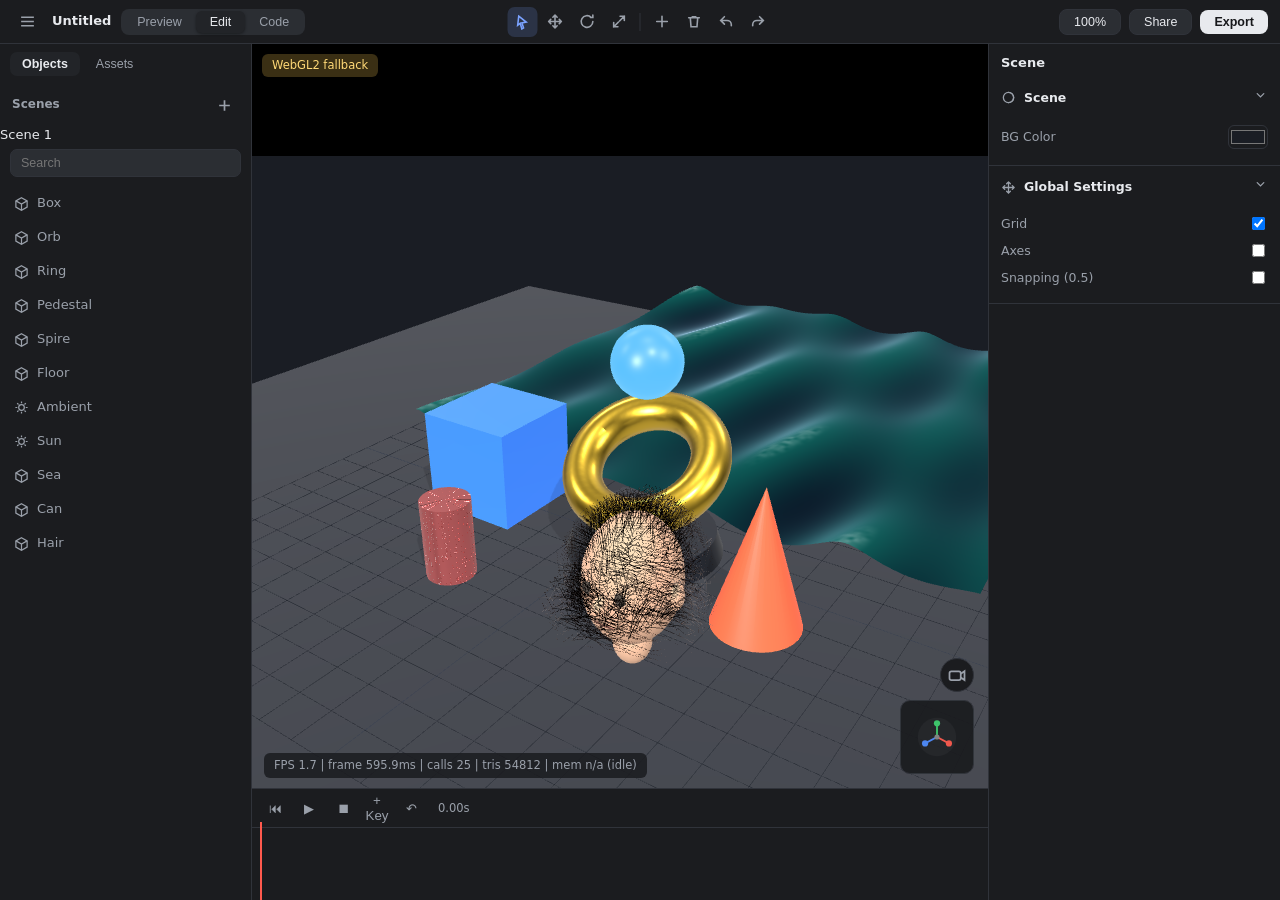
==== editor/index.html @ 80cc7376 "preview deploy 20261122-141336" ====
<!doctype html>
<html dir="ltr" lang="en">
<head>
<meta charset="utf-8">
<meta name="viewport" content="width=device-width, initial-scale=1">
<title>Spline-like 3D Editor</title>
<link rel="stylesheet" href="./styles.css">
</head>
<body>
<header id="topbar">
  <button class="iconbtn" title="Menu"><svg viewBox="0 0 16 16" fill="none" stroke="currentColor" stroke-width="1.6"><path d="M2 4h12M2 8h12M2 12h12"/></svg></button>
  <span class="docname">Untitled</span>
  <div class="seg" id="mode-seg">
    <button data-mode="preview">Preview</button><button data-mode="edit" class="on">Edit</button><button data-mode="code">Code</button>
  </div>
  <nav id="toolbar-center"></nav>
  <div class="right">
    <button class="btn" id="zoom-btn">100%</button>
    <button class="btn">Share</button>
    <button class="btn primary" id="export-btn">Export</button>
  </div>
</header>
<div id="work">
  <aside id="left" class="panel">
    <div class="tabs"><button class="on">Objects</button><button disabled title="بعدًا">Assets</button></div>
    <div class="sec-head"><span>Scenes</span><button class="iconbtn" id="add-scene-btn" title="Add scene"><svg viewBox="0 0 16 16" fill="none" stroke="currentColor" stroke-width="1.6"><path d="M8 3v10M3 8h10"/></svg></button></div>
    <div id="sceneList"></div>
    <div class="search"><input id="outliner-search" placeholder="Search"></div>
    <div id="outliner"></div>
  </aside>
  <main id="stage">
    <canvas id="view"></canvas>
    <span id="gpu-badge" hidden>WebGL fallback</span>
    <div class="roundbtns">
      <button title="Camera view (قريبًا)" disabled><svg viewBox="0 0 16 16" fill="none" stroke="currentColor" stroke-width="1.4"><rect x="2" y="5" width="9" height="7" rx="1.5"/><path d="M11 7l3-2v7l-3-2"/></svg></button>
    </div>
    <div id="gizmo" title="Orientation"></div>
    <div id="hud"></div>
    <div id="timeline"></div>
    <div id="codepanel" hidden>
      <div class="cp-bar"><span>Code</span><button class="btn" id="code-run">Run</button><button class="iconbtn" id="code-close">×</button></div>
      <textarea id="code-editor" spellcheck="false" dir="ltr"></textarea>
      <pre id="code-output" dir="ltr"></pre>
    </div>
  </main>
  <aside id="right" class="panel"><div id="inspector"></div></aside>
</div>
<span id="selinfo" hidden></span>
<script type="module" src="./assets/app.js"></script>
<script type="module">
  import('./assets/app.js').then((m) => m.boot()).catch((e) => { console.error(e); window.__bootError = String(e?.stack ?? e) })
</script>
</body>
</html>
---- editor/styles.css ----
/* قشرة المحرر — لغة بصرية مطابقة لبنية محرر Spline المرجعي (دراسة شكل فقط؛ كل العناصر مرسومة نظيفة) */
:root {
  --bg-panel: #1b1c1f; --bg-panel2: #222428; --bg-input: #2b2e33; --border: #30333a;
  --text: #e8eaee; --text-dim: #9aa0aa; --accent: #4f7cff; --row-hover: #26282d; --row-active: #2d3547;
}
* { box-sizing: border-box }
body { margin: 0; font: 13px/1.45 -apple-system, 'Segoe UI', Inter, system-ui, sans-serif; background: #101114; color: var(--text); overflow: hidden; }
#topbar { position: relative; z-index: 20; height: 44px; display: flex; align-items: center; gap: 10px; padding: 0 12px; background: var(--bg-panel); border-bottom: 1px solid var(--border); }
#topbar .docname { font-weight: 600; color: var(--text); }
.iconbtn { width: 30px; height: 30px; display: inline-flex; align-items: center; justify-content: center; background: none; border: none; border-radius: 7px; color: var(--text-dim); cursor: pointer; }
.iconbtn:hover { background: var(--row-hover); color: var(--text); }
.iconbtn.active { background: #2b3346; color: #7aa2ff; }
.iconbtn svg { width: 17px; height: 17px; }
.seg { display: flex; background: var(--bg-input); border-radius: 8px; padding: 2px; }
.seg button { border: none; background: none; color: var(--text-dim); padding: 4px 14px; border-radius: 6px; cursor: pointer; font-size: 12.5px; }
.seg button.on { background: var(--bg-panel2); color: var(--text); box-shadow: 0 1px 3px rgba(0,0,0,.4); }
#toolbar-center { position: absolute; left: 50%; transform: translateX(-50%); display: flex; gap: 2px; }
#topbar .right { margin-inline-start: auto; display: flex; align-items: center; gap: 8px; }
.btn { background: var(--bg-input); color: var(--text); border: 1px solid var(--border); border-radius: 8px; padding: 5px 14px; cursor: pointer; font-size: 12.5px; }
.btn.primary { background: #e8eaee; color: #17181b; border: none; font-weight: 600; }
#work { display: grid; grid-template-columns: 252px 1fr 292px; height: calc(100vh - 44px); }
.panel { background: var(--bg-panel); overflow-y: auto; }
#left { border-inline-end: 1px solid var(--border); display: flex; flex-direction: column; }
.tabs { display: flex; gap: 4px; padding: 8px 10px 4px; }
.tabs button { background: none; border: none; color: var(--text-dim); font-size: 12.5px; padding: 5px 12px; border-radius: 7px; cursor: pointer; }
.tabs button.on { background: var(--bg-panel2); color: var(--text); font-weight: 600; }
.sec-head { display: flex; align-items: center; justify-content: space-between; padding: 10px 12px 6px; font-size: 12px; color: var(--text-dim); font-weight: 600; }
.search { margin: 4px 10px 8px; display: flex; gap: 6px; }
.search input { flex: 1; background: var(--bg-input); border: 1px solid var(--border); border-radius: 7px; color: var(--text); padding: 6px 10px; font-size: 12.5px; outline: none; }
#outliner { flex: 1; padding: 2px 6px; }
#outliner .node { display: flex; align-items: center; gap: 8px; padding: 6px 8px; border-radius: 7px; cursor: pointer; color: var(--text-dim); }
#outliner .node svg { width: 15px; height: 15px; flex: none; }
#outliner .node:hover { background: var(--row-hover); color: var(--text); }
#outliner .node.selected { background: var(--row-active); color: var(--text); }
#outliner .rename { flex: 1; background: var(--bg-input); color: var(--text); border: 1px solid var(--accent); border-radius: 5px; padding: 2px 6px; font-size: 12.5px; }
#right { border-inline-start: 1px solid var(--border); }
.rsec { border-bottom: 1px solid var(--border); }
.rsec > header { display: flex; align-items: center; gap: 8px; padding: 11px 12px; cursor: pointer; font-weight: 600; font-size: 12.5px; }
.rsec > header svg { width: 15px; height: 15px; color: var(--text-dim); }
.rsec > header .chev { margin-inline-start: auto; transition: transform .15s; }
.rsec.closed > header .chev { transform: rotate(-90deg); }
.rsec .body { padding: 2px 12px 12px; }
.rsec.closed .body { display: none; }
.insp-title { font-weight: 600; padding: 10px 12px 4px; }
.insp-row { display: flex; justify-content: space-between; align-items: center; gap: 8px; padding: 4px 0; color: var(--text-dim); font-size: 12.5px; }
.insp-row input[type=number] { width: 74px; background: var(--bg-input); color: var(--text); border: 1px solid var(--border); border-radius: 6px; padding: 4px 7px; font-size: 12.5px; }
.insp-row input[type=range] { width: 130px; accent-color: var(--accent); }
.insp-row input[type=color] { width: 40px; height: 24px; border: 1px solid var(--border); border-radius: 6px; background: none; padding: 0; }
.xyz { display: grid; grid-template-columns: repeat(3, 1fr); gap: 6px; padding: 4px 0; }
.xyz label { display: flex; align-items: center; gap: 4px; background: var(--bg-input); border: 1px solid var(--border); border-radius: 6px; padding: 3px 6px; font-size: 11px; color: var(--text-dim); }
.xyz input { width: 100%; background: none; border: none; color: var(--text); font-size: 12.5px; outline: none; }
.hint { color: var(--text-dim); padding: 14px 12px; }
#stage { position: relative; min-width: 0; background: #000; }
#view { width: 100%; height: 100%; display: block; touch-action: none; }
#gpu-badge { position: absolute; top: 10px; inset-inline-start: 10px; background: #3a2f14; color: #ffd977; padding: 3px 10px; border-radius: 6px; font-size: 11.5px; }
#gizmo { position: absolute; bottom: 126px; inset-inline-end: 14px; width: 74px; height: 74px; background: var(--bg-panel); border: 1px solid var(--border); border-radius: 10px; display: grid; place-items: center; opacity: .92; }
#stage .roundbtns { position: absolute; bottom: 208px; inset-inline-end: 14px; display: flex; gap: 8px; }
#stage .roundbtns button { width: 34px; height: 34px; border-radius: 50%; background: var(--bg-panel); border: 1px solid var(--border); color: var(--text-dim); cursor: pointer; display: grid; place-items: center; }
#hud { position: absolute; bottom: 122px; inset-inline-start: 12px; font-size: 11.5px; color: var(--text-dim); background: rgba(27,28,31,.85); padding: 4px 10px; border-radius: 6px; }
.tbmenu { position: absolute; top: 42px; left: 50%; transform: translateX(-50%); background: var(--bg-panel2); border: 1px solid var(--border); border-radius: 9px; padding: 5px; display: flex; flex-direction: column; min-width: 150px; box-shadow: 0 8px 24px rgba(0,0,0,.5); z-index: 30; }
.tbmenu button { background: none; border: none; color: var(--text); text-align: start; padding: 7px 10px; border-radius: 6px; cursor: pointer; font-size: 12.5px; }
.tbmenu button:hover { background: var(--row-hover); }
.tbmenu.topmenu { left: auto; right: 12px; transform: none; }
.tbmenu[hidden] { display: none; }

#timeline { position: absolute; bottom: 0; left: 0; right: 0; height: 112px; background: var(--bg-panel); border-top: 1px solid var(--border); display: flex; flex-direction: column; }
.tl-controls { display: flex; align-items: center; gap: 4px; padding: 4px 8px; border-bottom: 1px solid var(--border); }
.tl-time { margin-inline-start: 8px; font-size: 11.5px; color: var(--text-dim); font-variant-numeric: tabular-nums; }
.tl-tracks { position: relative; flex: 1; overflow: auto; cursor: ew-resize; }
.tl-row { position: relative; height: 30px; border-bottom: 1px solid #232529; }
.tl-label { position: absolute; left: 8px; top: 7px; font-size: 11.5px; color: var(--text-dim); }
.tl-key { position: absolute; top: 9px; width: 11px; height: 11px; padding: 0; border: none; border-radius: 3px; background: var(--accent); transform: rotate(45deg); cursor: pointer; }
.tl-key:hover { background: #7aa2ff; }
.tl-head { position: absolute; top: 33px; bottom: 0; width: 2px; background: #ff5a4e; pointer-events: none; }
#outliner .node .nicon svg { width: 15px; height: 15px; display: block; }
#outliner .node .nname { flex: 1; white-space: nowrap; overflow: hidden; text-overflow: ellipsis; }
#outliner .node .eye { opacity: 0; background: none; border: none; color: var(--text-dim); cursor: pointer; width: 22px; height: 22px; padding: 2px; }
#outliner .node:hover .eye, #outliner .node.invisible-node .eye { opacity: 1; }
#outliner .node .eye svg { width: 14px; height: 14px; display: block; }
#outliner .node.invisible-node .nname, #outliner .node.invisible-node .nicon { opacity: .45; }
#outliner .node.invisible-node .eye { color: var(--accent); }
.ctxmenu { position: fixed; background: var(--bg-panel2); border: 1px solid var(--border); border-radius: 9px; padding: 5px; display: flex; flex-direction: column; min-width: 140px; box-shadow: 0 8px 24px rgba(0,0,0,.5); z-index: 60; }
.ctxmenu button { background: none; border: none; color: var(--text); text-align: start; padding: 7px 10px; border-radius: 6px; cursor: pointer; font-size: 12.5px; }
.ctxmenu button:hover { background: var(--row-hover); }

.insp-tri { display: grid; grid-template-columns: 64px 1fr 1fr 1fr; gap: 4px; align-items: center; }
.insp-tri input { width: 100%; min-width: 0; }
body.ui-hidden #left, body.ui-hidden #right, body.ui-hidden #timeline { display: none; }
.toolbtn.active { background: #2b3346; color: #7aa2ff; }

#codepanel { position: absolute; top: 8px; right: 8px; bottom: 8px; width: 380px; z-index: 25; display: flex; flex-direction: column; background: var(--bg-panel2); border: 1px solid var(--border); border-radius: 10px; overflow: hidden; }
#codepanel[hidden] { display: none; }
.cp-bar { display: flex; align-items: center; gap: 8px; padding: 6px 10px; border-bottom: 1px solid var(--border); }
.cp-bar span { flex: 1; font-weight: 600; }
#code-editor { flex: 1; background: #14171d; color: #d5dbe5; border: none; outline: none; resize: none; padding: 10px; font: 12px/1.5 ui-monospace, monospace; }
#code-output { max-height: 90px; overflow: auto; margin: 0; padding: 8px 10px; border-top: 1px solid var(--border); font: 11px ui-monospace, monospace; white-space: pre-wrap; }
#code-output.ok { color: #3ecf6e; } #code-output.err { color: #ff6b6b; }
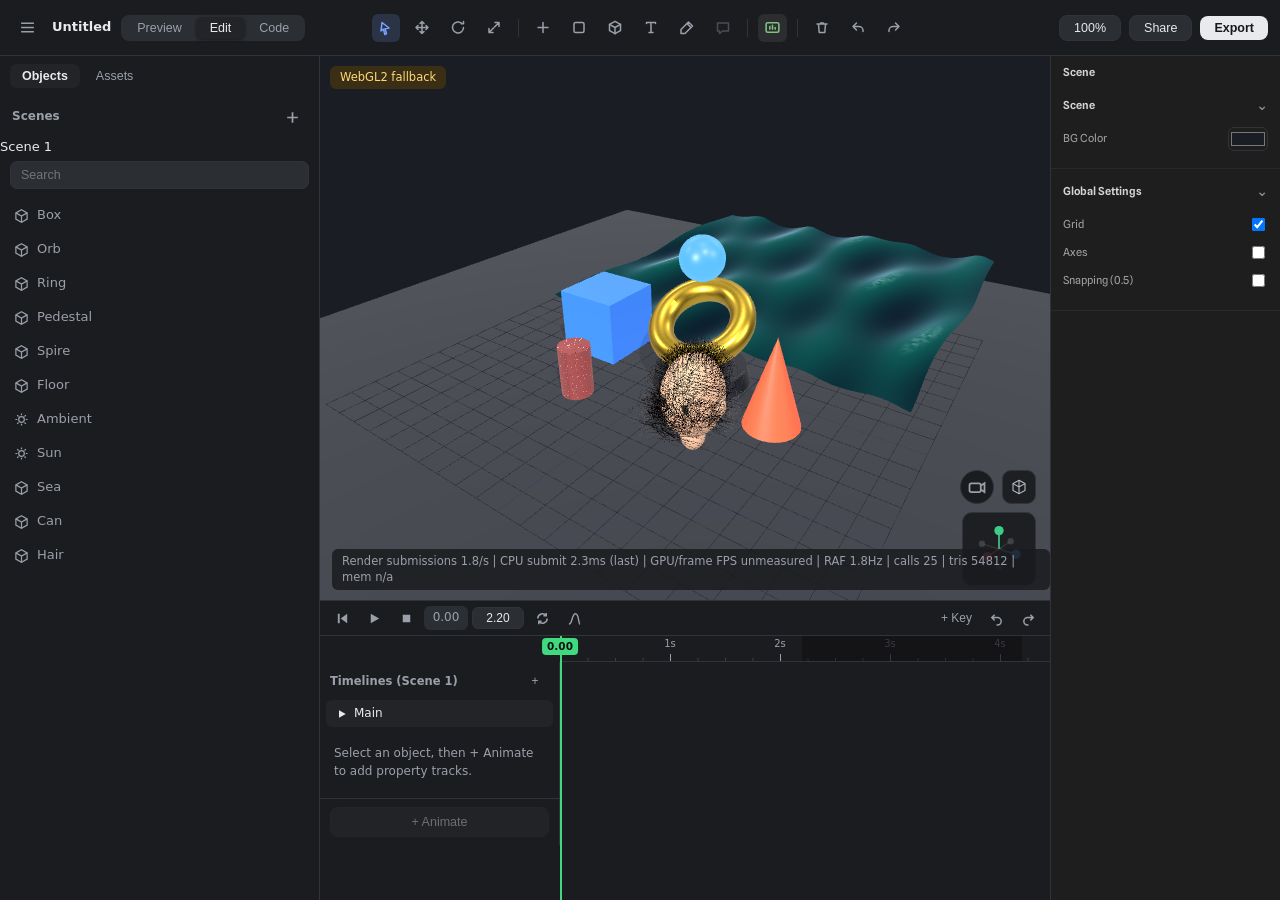
==== commit 3873303b: "Verified staging preview checkpoint240, WebGL2 renderer reporting fix" ====
--- a/editor/index.html
+++ b/editor/index.html
@@ -5,6 +5,13 @@
 <meta name="viewport" content="width=device-width, initial-scale=1">
 <title>Spline-like 3D Editor</title>
 <link rel="stylesheet" href="./styles.css">
+<link rel="stylesheet" href="./inspector70/inspector.css">
+<link rel="stylesheet" href="./image70/image70.css">
+<link rel="stylesheet" href="./video70/video70.css">
+<link rel="stylesheet" href="./mesh70/mesh70.css">
+<link id="toolbar70-css" rel="stylesheet" href="./toolbar70/toolbar70.css">
+  <link rel="stylesheet" href="./integration71/integration71.css">
+  <link rel="stylesheet" data-timeline70="1" href="./timeline70/timeline70.css">
 </head>
 <body>
 <header id="topbar">
@@ -46,9 +53,6 @@
   <aside id="right" class="panel"><div id="inspector"></div></aside>
 </div>
 <span id="selinfo" hidden></span>
-<script type="module" src="./assets/app.js"></script>
-<script type="module">
-  import('./assets/app.js').then((m) => m.boot()).catch((e) => { console.error(e); window.__bootError = String(e?.stack ?? e) })
-</script>
+<script type="module" src="./assets/startup.js"></script>
 </body>
 </html>
--- a/editor/styles.css
+++ b/editor/styles.css
@@ -5,7 +5,7 @@
 }
 * { box-sizing: border-box }
 body { margin: 0; font: 13px/1.45 -apple-system, 'Segoe UI', Inter, system-ui, sans-serif; background: #101114; color: var(--text); overflow: hidden; }
-#topbar { position: relative; z-index: 20; height: 44px; display: flex; align-items: center; gap: 10px; padding: 0 12px; background: var(--bg-panel); border-bottom: 1px solid var(--border); }
+#topbar { position: relative; z-index: 20; height: 56px; display: flex; align-items: center; gap: 10px; padding: 0 12px; background: var(--bg-panel); border-bottom: 1px solid var(--border); }
 #topbar .docname { font-weight: 600; color: var(--text); }
 .iconbtn { width: 30px; height: 30px; display: inline-flex; align-items: center; justify-content: center; background: none; border: none; border-radius: 7px; color: var(--text-dim); cursor: pointer; }
 .iconbtn:hover { background: var(--row-hover); color: var(--text); }
@@ -18,7 +18,7 @@
 #topbar .right { margin-inline-start: auto; display: flex; align-items: center; gap: 8px; }
 .btn { background: var(--bg-input); color: var(--text); border: 1px solid var(--border); border-radius: 8px; padding: 5px 14px; cursor: pointer; font-size: 12.5px; }
 .btn.primary { background: #e8eaee; color: #17181b; border: none; font-weight: 600; }
-#work { display: grid; grid-template-columns: 252px 1fr 292px; height: calc(100vh - 44px); }
+#work { display: grid; grid-template-columns: 320px 1fr 230px; height: calc(100vh - 56px); }
 .panel { background: var(--bg-panel); overflow-y: auto; }
 #left { border-inline-end: 1px solid var(--border); display: flex; flex-direction: column; }
 .tabs { display: flex; gap: 4px; padding: 8px 10px 4px; }
--- a/editor/inspector70/inspector.css
+++ b/editor/inspector70/inspector.css
@@ -0,0 +1,41 @@
+@font-face { font-family: InspectorSpline70; src: url(./fonts/spline-sans-latin-wght-normal.woff2) format('woff2'); font-style: normal; font-weight: 300 700; font-display: swap; }
+/* Inspector-only Dark tokens measured from the supplied reference PNG. */
+.inspector70 { --i70-panel: var(--inspector-panel, #1e1e1e); --i70-input: var(--inspector-input, #292929); --i70-border: var(--inspector-border, #292929); color: #d5d5d5; background: var(--i70-panel); font: 11px/12.65px InspectorSpline70, system-ui, sans-serif; min-height: 100%; }
+.inspector70 > .rsec { border-bottom: 1px solid var(--i70-border); }
+.inspector70 .rsec > header { padding: 14px 12px 10px; min-height: 42px; gap: 6px; font: 600 11px/12.65px InspectorSpline70, system-ui, sans-serif; color: #d5d5d5; outline: none; }
+.inspector70 .rsec > header:focus-visible { box-shadow: inset 0 0 0 1px #54b8fb; }
+.inspector70 .rsec > header .chev { color: #888; font-size: 14px; }
+.inspector70 .rsec .body { padding: 0 12px 15px; }
+.inspector70 .rsec.closed .body { display: none; }
+.inspector70 .insp-row { min-height: 28px; padding: 2px 0; gap: 4px; font: 11px/12.65px InspectorSpline70, system-ui, sans-serif; color: #a1a1a1; }
+.inspector70 .i70-row { display: grid; grid-template-columns: 60px minmax(0, 1fr); }
+.inspector70 .i70-triple { grid-template-columns: 60px repeat(3, minmax(0, 1fr)); }
+.inspector70 .i70-double { grid-template-columns: 60px repeat(2, minmax(0, 1fr)); }
+.inspector70 .i70-slice { grid-template-columns: 60px 44px minmax(0, 1fr); }
+.inspector70 .i70-number { display: flex; height: 24px; min-width: 0; align-items: center; border: 1px solid transparent; border-radius: 6px; background: var(--i70-input); overflow: hidden; }
+.inspector70 .i70-number:focus-within { border-color: #777; }
+.inspector70 .i70-number.dragging { border-color: #54b8fb; }
+.inspector70 .i70-axis { color: #747474; padding-left: 5px; cursor: ew-resize; user-select: none; touch-action: none; }
+.inspector70 .i70-axis:empty { padding: 0; }
+.inspector70 .i70-number input { background: none; width: 100%; min-width: 0; border: 0; padding: 2px 4px; color: #bfbfbf; outline: none; font: 11px InspectorSpline70, system-ui, sans-serif; }
+.inspector70 .i70-number input[aria-invalid=true] { color: #ff8d8d; }
+.inspector70 input:disabled, .inspector70 select:disabled, .inspector70 button:disabled { opacity: .45; cursor: not-allowed; }
+.inspector70 .i70-wide, .inspector70 .i70-asset { border: 0; border-radius: 7px; min-height: 25px; width: 100%; text-align: center; color: #c5c5c5; background: #2f2f2f; font: 600 11px InspectorSpline70, system-ui, sans-serif; cursor: pointer; margin-top: 11px; }
+.inspector70 .i70-asset { display: flex; align-items: center; gap: 9px; text-align: left; padding: 7px 12px; margin-top: 0; background: #292929; font-weight: 400; }
+.inspector70 .i70-swatch { width: 15px; height: 15px; border-radius: 50%; border: 1px solid #777; flex: none; }
+.inspector70 select { min-width: 0; width: 100%; color: #bfbfbf; background: #292929; border: 0; border-radius: 5px; padding: 4px; font: 11px InspectorSpline70, system-ui, sans-serif; }
+.inspector70 .i70-note { margin: 6px 0; padding: 0; color: #999; font-size: 10px; line-height: 1.5; }
+.inspector70 .i70-slice input[type=range] { width: 100%; min-width: 0; accent-color: #777; }
+.inspector70 .layer-box { border: 1px solid #333; padding: 5px; border-radius: 6px; margin-top: 6px; }
+
+.inspector70 > .rsec.closed > header { min-height: 48px; }
+.inspector70 .i70-segmented { display:flex; gap:4px; min-width:0; }
+.inspector70 .i70-segmented button { flex:1; min-width:0; height:24px; border:0; border-radius:6px; background:#292929; color:#b3b3b3; font:11px/12.65px InspectorSpline70,system-ui,sans-serif; cursor:pointer; padding:0 3px; }
+.inspector70 .i70-segmented button[aria-checked=true] { background:#4a4a4a; color:#e8e8e8; }
+.inspector70 .i70-segmented button:focus-visible { outline:1px solid #54b8fb; }
+.inspector70 .i70-header-action { margin-left:auto; border:0; background:none; color:#aaa; padding:0; width:20px; height:20px; font:20px/20px system-ui,sans-serif; cursor:pointer; }
+.inspector70 .i70-header-action:disabled { opacity:.4; }
+.inspector70 .i70-number input { line-height:16px; }
+.inspector70 .i70-slice input[type=range] { appearance:none; -webkit-appearance:none; background:#2f2f2f; height:24px; border:0; border-radius:6px; margin:0; padding:0; }
+.inspector70 .i70-slice input[type=range]::-webkit-slider-thumb { appearance:none; -webkit-appearance:none; width:16px; height:24px; border:0; border-radius:6px; background:#555; cursor:ew-resize; }
+.inspector70 .i70-slice input[type=range]::-moz-range-thumb { width:16px; height:24px; border:0; border-radius:6px; background:#555; cursor:ew-resize; }
--- a/editor/image70/image70.css
+++ b/editor/image70/image70.css
@@ -0,0 +1,15 @@
+/* image70 feature-scoped styles. No global resets; the coordinator owns
+   stylesheet linking and shared Dark tokens. Colors follow the measured Dark
+   reference chrome (#1a1d24 background family) with local fallbacks. */
+.img70 { display: flex; flex-direction: column; gap: 4px; padding: 4px 0; }
+.img70-row { display: flex; align-items: center; gap: 8px; }
+.img70-row > span { min-width: 72px; font-size: 11px; color: var(--fg-dim, #9aa3b2); }
+.img70-row input[type="number"] { width: 72px; background: var(--field-bg, #232833); color: var(--fg, #dfe4ec); border: 1px solid var(--line, #333a47); border-radius: 4px; padding: 2px 6px; font-size: 11px; }
+.img70-row select { background: var(--field-bg, #232833); color: var(--fg, #dfe4ec); border: 1px solid var(--line, #333a47); border-radius: 4px; padding: 2px 4px; font-size: 11px; }
+.img70-head { align-items: center; }
+.img70-thumb { width: 40px; height: 40px; object-fit: cover; border-radius: 4px; border: 1px solid var(--line, #333a47); background: #10131a; }
+.img70-meta { font-size: 11px; color: var(--fg, #dfe4ec); word-break: break-all; }
+.img70-actions { gap: 6px; }
+.img70-vis { display: flex; align-items: center; gap: 4px; font-size: 11px; color: var(--fg-dim, #9aa3b2); margin-left: auto; }
+.img70-status { font-size: 10px; color: var(--fg-dim, #9aa3b2); margin: 2px 0 0; }
+.img70-add { align-self: flex-start; }
--- a/editor/video70/video70.css
+++ b/editor/video70/video70.css
@@ -0,0 +1,8 @@
+.video70-panel{font:12px/1.4 var(--font-ui,system-ui,sans-serif);color:var(--text,#e6e6ea);display:grid;gap:6px;padding:8px 12px}
+.video70-panel .v70-row{display:flex;align-items:center;gap:8px;justify-content:space-between}
+.video70-panel button{background:var(--btn-bg,#2b2b31);color:inherit;border:1px solid var(--border,#3a3a42);border-radius:6px;padding:3px 10px;cursor:pointer}
+.video70-panel button:focus-visible,.video70-panel input:focus-visible{outline:2px solid var(--accent,#6c8cff);outline-offset:1px}
+.video70-panel input[type=number]{width:64px;background:var(--field-bg,#1d1d22);color:inherit;border:1px solid var(--border,#3a3a42);border-radius:4px;padding:2px 4px}
+.video70-panel .v70-status{opacity:.8}
+.video70-panel .v70-alert{background:#3a2a10;border:1px solid #8a6a20;border-radius:6px;padding:6px 8px}
+.video70-panel .v70-alert.error{background:#3a1515;border-color:#8a2a2a}
--- a/editor/mesh70/mesh70.css
+++ b/editor/mesh70/mesh70.css
@@ -0,0 +1,13 @@
+/* mesh70: أنماط محصورة بالميزة — متغيرات مع fallbacks محلية من قياسات الدليل (لقطات Dark 22 نوفمبر) */
+.mesh70-panel { display: flex; flex-direction: column; gap: 6px; padding: 6px 0; color: var(--mesh70-text, #c1c1c1); font-size: 12px; }
+.mesh70-btn { background: var(--mesh70-btn-bg, #2f2f2f); color: var(--mesh70-text, #c1c1c1); border: 1px solid var(--mesh70-btn-border, #1d1d1d); border-radius: 6px; height: 28px; padding: 0 10px; cursor: pointer; font-size: 12px; }
+.mesh70-btn:hover { background: var(--mesh70-btn-hover, #3a3a3a); }
+.mesh70-btn--active { background: var(--mesh70-accent, #22c55e); color: #0b0f0c; border-color: var(--mesh70-accent, #22c55e); }
+.mesh70-btn--primary { background: var(--mesh70-accent, #22c55e); color: #0b0f0c; border-color: var(--mesh70-accent, #22c55e); }
+.mesh70-wide { width: 100%; }
+.mesh70-modes { display: flex; gap: 4px; }
+.mesh70-modes .mesh70-btn { flex: 1; }
+.mesh70-row { display: flex; gap: 4px; }
+.mesh70-row .mesh70-btn { flex: 1; }
+.mesh70-input { background: var(--mesh70-input-bg, #1d1d1d); color: var(--mesh70-text, #c1c1c1); border: 1px solid var(--mesh70-btn-border, #2a2a2a); border-radius: 6px; height: 28px; width: 64px; padding: 0 6px; font-size: 12px; }
+.mesh70-info { color: var(--mesh70-dim, #8a8a8a); font-size: 11px; }
--- a/editor/toolbar70/toolbar70.css
+++ b/editor/toolbar70/toolbar70.css
@@ -0,0 +1,67 @@
+/* toolbar70 — أنماط محصورة بالميزة. ألوان مقاسة من لقطات المصدر الداكن 22-11-2026:
+   شريط/حوار #1e1e1e، بلاطة #252525، أيقونة باهتة #9c9c9c، أخضر التايم لاين ~#539d52. */
+.t70-menu { position: absolute; min-width: 170px; padding: 5px; z-index: 70; }
+.t70-menu-head { padding: 6px 10px 3px; font-size: 10.5px; font-weight: 600; letter-spacing: .06em; text-transform: uppercase; color: var(--text-dim, #9c9c9c); }
+.t70-menu-sep { height: 1px; margin: 4px 6px; background: var(--border, #30333a); }
+.t70-menu button { display: flex; align-items: center; gap: 8px; width: 100%; }
+.t70-menu button:focus-visible { outline: 2px solid var(--accent, #4f7cff); outline-offset: -2px; }
+.t70-menu button[disabled] { opacity: .45; cursor: default; }
+.t70-menu button[disabled]:hover { background: none; }
+.t70-item-icon { width: 15px; height: 15px; display: inline-flex; color: var(--text-dim, #9c9c9c); }
+.t70-item-icon svg { width: 15px; height: 15px; }
+.t70-item-label { flex: 1; text-align: start; }
+.t70-item-badge { font-size: 10px; padding: 1px 6px; border-radius: 8px; background: var(--bg-input, #2b2e33); color: var(--text-dim, #9c9c9c); }
+
+/* أزرار الشريط المضافة */
+#toolbar-center .iconbtn[data-action="timeline-toggle"].active { background: rgba(83, 157, 82, .22); color: #7ec27d; }
+#toolbar-center .iconbtn[disabled] { opacity: .38; cursor: default; }
+#toolbar-center .iconbtn[disabled]:hover { background: none; color: var(--text-dim, #9aa0aa); }
+
+/* حوار الاستيراد */
+.t70-overlay { position: fixed; inset: 0; background: rgba(0, 0, 0, .55); display: flex; align-items: flex-start; justify-content: center; padding-top: 18px; z-index: 90; }
+.t70-overlay[hidden] { display: none; }
+.t70-card { width: 592px; max-width: calc(100vw - 48px); background: var(--bg-panel2, #1e1e1e); border: 1px solid var(--border, #30333a); border-radius: 14px; padding: 26px 26px 20px; box-shadow: 0 24px 64px rgba(0, 0, 0, .6); }
+.t70-card.t70-drop { outline: 2px dashed var(--accent, #4f7cff); outline-offset: -6px; }
+.t70-card-title { text-align: center; font-size: 15px; font-weight: 600; color: var(--text, #e8eaee); margin-bottom: 18px; }
+.t70-tiles { display: grid; grid-template-columns: repeat(3, 1fr); gap: 10px; }
+.t70-tile { display: flex; flex-direction: column; align-items: center; gap: 6px; padding: 16px 8px 13px; background: var(--bg-input, #252525); border: 1px solid transparent; border-radius: 10px; color: var(--text, #e8eaee); cursor: pointer; min-height: 100px; justify-content: center; }
+.t70-tile:hover:not([disabled]) { background: var(--row-hover, #2b2b2b); border-color: var(--border, #30333a); }
+.t70-tile:focus-visible { outline: 2px solid var(--accent, #4f7cff); outline-offset: 1px; }
+.t70-tile[disabled] { opacity: .42; cursor: default; }
+.t70-tile-icon { width: 22px; height: 22px; color: var(--text-dim, #9c9c9c); display: inline-flex; }
+.t70-tile-icon svg { width: 22px; height: 22px; }
+.t70-tile-label { font-size: 12.5px; font-weight: 600; }
+.t70-tile-formats { font-size: 10.5px; color: var(--text-dim, #9c9c9c); text-align: center; }
+.t70-tile-busy .t70-tile-icon { animation: t70spin 1s linear infinite; }
+@keyframes t70spin { to { transform: rotate(360deg) } }
+.t70-card.t70-busy .t70-tile { pointer-events: none; }
+.t70-import-error { margin-top: 14px; padding: 8px 12px; border-radius: 8px; background: rgba(200, 60, 60, .14); border: 1px solid rgba(200, 60, 60, .4); color: #f0a0a0; font-size: 12px; }
+
+/* أزرار الشريط 28×28 شفافة (ui-measurements.json) — محصور بمركز الشريط فقط */
+#toolbar-center .iconbtn { width: 28px; height: 28px; border-radius: 6px; }
+#toolbar-center { display: flex; align-items: center; gap: 8px; }
+#toolbar-center .iconbtn.t70-wide, #toolbar-center .iconbtn[data-action="timeline-toggle"] { width: auto; min-width: 28px; padding: 0 6px; gap: 4px; }
+.t70-sep { width: 1px; height: 18px; background: var(--border, #30333a); margin: 0 2px; align-self: center; flex: none; }
+.t70-tl-badge { font-size: 10px; font-weight: 600; color: #7ec27d; }
+#toolbar-center .iconbtn[data-action="timeline-toggle"].active { background: rgba(255, 255, 255, .08); color: #7ec27d; }
+
+/* قوائم منسدلة بمقاسات المصدر: خلفية #252525، صف ~30px، خط Spline Sans ثم بدائل */
+.t70-menu { background: var(--t70-menu-bg, #252525); font-family: 'Spline Sans', system-ui, -apple-system, 'Segoe UI', sans-serif; }
+.t70-menu button { min-height: 30px; padding: 4px 12px 4px 10px; font-size: 12px; }
+.t70-item-check { width: 14px; color: var(--text, #e8eaee); font-size: 11px; }
+.t70-item-shortcut { color: var(--text-dim, #9c9c9c); font-size: 11px; margin-inline-start: 18px; }
+
+/* إخفاء لوحة التايم لاين عبر المبدّل — #timeline بأنماط المنسّق display:flex يتغلّب على [hidden] */
+#timeline.t70-hidden, #timeline[hidden] { display: none; }
+
+/* أزرار القوائم بلا صنف tbmenu (قوائم 2D/3D) — نفس مظهر tbmenu */
+.t70-menu button { background: none; border: none; color: var(--text, #e8eaee); text-align: start; border-radius: 6px; cursor: pointer; display: flex; align-items: center; gap: 8px; width: 100%; }
+.t70-menu button:hover:not([disabled]) { background: var(--row-hover, #2b2b2b); }
+/* Keep long import warnings inside smaller viewports. */
+.t70-card { max-height: calc(100vh - 32px); overflow-y: auto; }
+.t70-feedback77:empty { display: none; }
+.t70-feedback77 { margin-top: 16px; padding: 12px; border: 1px solid #555; border-radius: 8px; overflow-wrap: anywhere; }
+.t70-feedback77 h3 { margin: 0 0 8px; font-size: 14px; }
+.t70-feedback77 ul { padding-left: 20px; font-size: 13px; line-height: 1.5; }
+.t70-feedback77 button { margin: 4px 8px 0 0; padding: 7px 12px; background: #333; color: #eee; border: 1px solid #666; border-radius: 6px; cursor: pointer; }
+.t70-feedback77 button:focus-visible { outline: 2px solid #9177ff; outline-offset: 2px; }
--- a/editor/integration71/integration71.css
+++ b/editor/integration71/integration71.css
@@ -0,0 +1,19 @@
+/* Central layout containment for the measured 230px inspector shell. */
+.inspector70 > [data-extension="image70"] { padding: 10px 12px; border-bottom: 1px solid var(--i70-border); min-width: 0; }
+.inspector70 .img70 { min-width: 0; }
+.inspector70 .img70-head { display: flex; gap: 8px; }
+.inspector70 .img70-thumb { flex: 0 0 40px; }
+.inspector70 .img70-meta { min-width: 0; flex: 1; line-height: 14px; white-space: normal; overflow-wrap: anywhere; word-break: normal; }
+.inspector70 .img70-row > span { flex: 0 0 65px; min-width: 0; }
+.inspector70 .img70-row > select, .inspector70 .img70-row > input { flex: 1; min-width: 0; width: 0; }
+.inspector70 .img70-actions { display: flex; flex-wrap: wrap; }
+.inspector70 .img70-actions button { padding: 3px 7px; }
+.inspector70 .img70-vis { white-space: nowrap; }
+.inspector70 .img70-status { line-height: 14px; overflow-wrap: anywhere; }
+.inspector70 .video70-panel strong { min-width: 0; overflow-wrap: anywhere; }
+.inspector70 .video70-panel input[type="range"] { min-width: 0; width: 120px; }
+
+/* Reserve actual camera space instead of drawing under the timeline dock. */
+#stage { display: flex; flex-direction: column; min-height: 0; overflow: hidden; }
+#stage #view { flex: 1 1 0; height: 0; min-height: 0; }
+#stage #timeline { position: relative; flex: 0 0 auto; }
--- a/editor/timeline70/timeline70.css
+++ b/editor/timeline70/timeline70.css
@@ -0,0 +1,63 @@
+/* timeline70: كل القواعد موسومة بنطاق .tl70 — بلا resets عامة ولا IDs متداخلة.
+   الرابط يُحقن من timeline.js (المملوك لهذه الميزة)؛ المنسّق قد ينقله لرابط static لاحقًا. */
+.tl70 { display: flex; flex-direction: column; height: 100%; background: var(--bg-panel, #1b1c1f); color: var(--text, #e8eaee); font-size: 12px; user-select: none; }
+.tl70 * { box-sizing: border-box; }
+.tl70-transport { display: flex; align-items: center; gap: 4px; padding: 4px 8px; border-bottom: 1px solid var(--border, #30333a); min-height: 34px; }
+.tl70-transport .tl70-time { min-width: 44px; text-align: center; font-variant-numeric: tabular-nums; color: var(--text-dim, #9aa0aa); background: var(--bg-input, #2b2e33); border-radius: 6px; padding: 3px 6px; }
+.tl70-transport .tl70-dur { width: 52px; background: var(--bg-input, #2b2e33); color: var(--text, #e8eaee); border: 1px solid var(--border, #30333a); border-radius: 6px; padding: 3px 6px; font-size: 12px; text-align: center; }
+.tl70-spacer { flex: 1; }
+.tl70-btn { display: inline-flex; align-items: center; justify-content: center; min-width: 28px; height: 26px; padding: 0 6px; gap: 4px; background: none; border: none; border-radius: 6px; color: var(--text-dim, #9aa0aa); cursor: pointer; font-size: 12px; }
+.tl70-btn:hover { background: var(--row-hover, #26282d); color: var(--text, #e8eaee); }
+.tl70-btn.active { background: #243727; color: #41d97e; }
+.tl70-btn:disabled { opacity: 0.35; cursor: default; }
+.tl70-btn:disabled:hover { background: none; color: var(--text-dim, #9aa0aa); }
+.tl70-btn svg { width: 15px; height: 15px; display: block; }
+
+.tl70-main { flex: 1; display: flex; flex-direction: column; min-height: 0; position: relative; }
+.tl70-ruler-wrap { height: 26px; position: relative; overflow: hidden; border-bottom: 1px solid var(--border, #30333a); margin-inline-start: 240px; }
+.tl70-ruler { display: block; cursor: ew-resize; }
+.tl70-body { flex: 1; overflow: auto; position: relative; }
+.tl70-grid { display: grid; grid-template-columns: 240px 1fr; min-width: 100%; width: max-content; }
+.tl70-sidecol { position: sticky; inset-inline-start: 0; z-index: 5; background: var(--bg-panel, #1b1c1f); border-inline-end: 1px solid var(--border, #30333a); }
+.tl70-lanescol { position: relative; }
+
+.tl70-tlhead { display: flex; align-items: center; justify-content: space-between; padding: 6px 10px; color: var(--text-dim, #9aa0aa); font-weight: 600; font-size: 11.5px; }
+.tl70-tlrow { display: flex; align-items: center; gap: 6px; padding: 5px 10px; border-radius: 6px; margin: 0 6px; color: var(--text-dim, #9aa0aa); cursor: pointer; }
+.tl70-tlrow:hover { background: var(--row-hover, #26282d); }
+.tl70-tlrow.active { background: var(--bg-panel2, #222428); color: var(--text, #e8eaee); }
+
+.tl70-group { border-top: 1px solid #232529; }
+.tl70-grow, .tl70-lane-grow { height: 26px; display: flex; align-items: center; gap: 6px; padding: 0 10px; cursor: pointer; color: var(--text, #e8eaee); }
+.tl70-grow .tl70-chev { width: 12px; color: var(--text-dim, #9aa0aa); font-size: 9px; }
+.tl70-grow.orphan { color: var(--text-dim, #9aa0aa); font-style: italic; }
+.tl70-prow, .tl70-lane { height: 30px; display: flex; align-items: center; }
+.tl70-prow { gap: 6px; padding: 0 10px 0 26px; color: var(--text-dim, #9aa0aa); }
+.tl70-prow .tl70-pname { min-width: 58px; }
+.tl70-chip { display: flex; align-items: center; gap: 3px; background: var(--bg-input, #2b2e33); border: 1px solid var(--border, #30333a); border-radius: 6px; padding: 2px 5px; font-size: 10.5px; }
+.tl70-chip b { font-weight: 600; color: var(--text-dim, #9aa0aa); }
+.tl70-chip input { width: 44px; background: none; border: none; outline: none; color: var(--text, #e8eaee); font-size: 11.5px; text-align: end; }
+.tl70-chip.keyed { border-color: #41d97e; }
+
+.tl70-lane { position: relative; border-bottom: 1px solid #232529; cursor: ew-resize; }
+.tl70-lane.past-duration { background: repeating-linear-gradient(45deg, transparent, transparent 6px, rgba(255,255,255,0.015) 6px, rgba(255,255,255,0.015) 12px); }
+.tl70-spanbar { position: absolute; top: 8px; height: 10px; border-radius: 5px; background: rgba(255,255,255,0.10); pointer-events: none; }
+.tl-key { position: absolute; top: 50%; width: 11px; height: 11px; margin: -5.5px 0 0 -5.5px; padding: 0; border: none; border-radius: 2.5px; background: #b9bec8; transform: rotate(45deg); cursor: grab; }
+.tl-key:hover { background: #e8eaee; }
+.tl-key.selected { background: #41d97e; }
+
+.tl70-playhead { position: absolute; top: 0; bottom: 0; width: 1.5px; background: #41d97e; pointer-events: none; z-index: 6; }
+.tl70-playhead-label { position: absolute; top: 2px; transform: translateX(-50%); background: #41d97e; color: #101114; font-size: 10.5px; font-weight: 600; border-radius: 4px; padding: 1px 5px; pointer-events: none; z-index: 7; font-variant-numeric: tabular-nums; }
+
+.tl70-animate-wrap { position: sticky; inset-inline-start: 0; padding: 8px 10px; border-top: 1px solid var(--border, #30333a); background: var(--bg-panel, #1b1c1f); }
+.tl70-animate-btn { width: 100%; background: var(--bg-input, #2b2e33); border: 1px solid var(--border, #30333a); color: var(--text, #e8eaee); border-radius: 8px; padding: 7px; cursor: pointer; font-size: 12.5px; }
+.tl70-animate-btn:disabled { opacity: 0.4; cursor: default; }
+.tl70-menu { position: fixed; z-index: 80; background: var(--bg-panel2, #222428); border: 1px solid var(--border, #30333a); border-radius: 9px; padding: 4px; min-width: 180px; box-shadow: 0 8px 24px rgba(0,0,0,.5); display: flex; flex-direction: column; }
+.tl70-menu button { display: flex; align-items: center; gap: 8px; background: none; border: none; color: var(--text, #e8eaee); text-align: start; padding: 7px 10px; border-radius: 6px; cursor: pointer; font-size: 12.5px; }
+.tl70-menu button:hover { background: var(--row-hover, #26282d); }
+.tl70-menu button:disabled { color: var(--text-dim, #9aa0aa); opacity: 0.5; cursor: default; }
+.tl70-menu button:disabled:hover { background: none; }
+.tl70-menu .tl70-menu-sep { height: 1px; background: var(--border, #30333a); margin: 4px 6px; }
+.tl70-menu .tl70-menu-head { padding: 5px 10px; color: var(--text-dim, #9aa0aa); font-size: 11px; font-weight: 600; }
+
+.tl70-curves { display: block; cursor: crosshair; }
+.tl70-empty { padding: 18px 14px; color: var(--text-dim, #9aa0aa); }
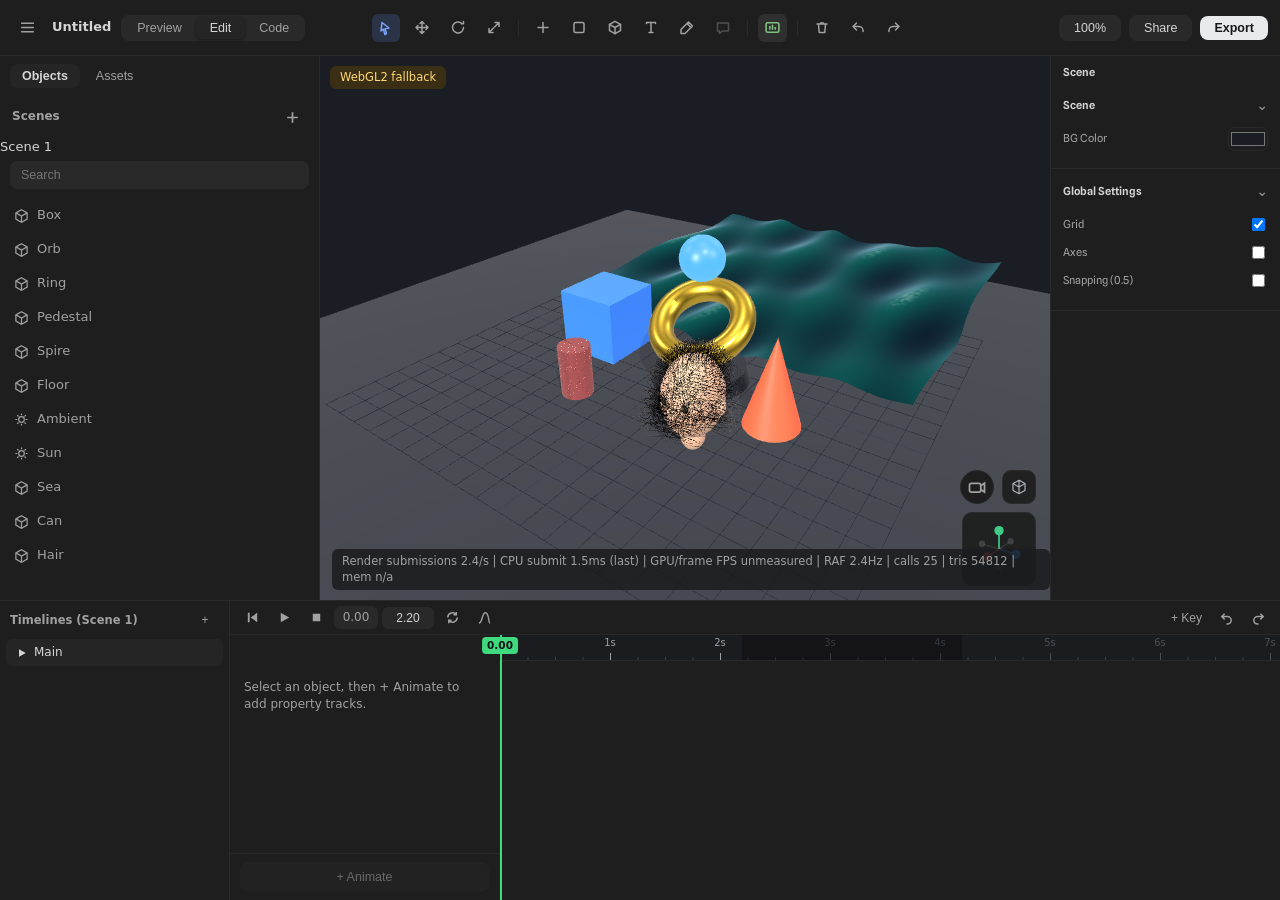
==== commit dafb67ed: "Verified trial preview checkpoint306" ====
--- a/editor/index.html
+++ b/editor/index.html
@@ -43,7 +43,6 @@
     </div>
     <div id="gizmo" title="Orientation"></div>
     <div id="hud"></div>
-    <div id="timeline"></div>
     <div id="codepanel" hidden>
       <div class="cp-bar"><span>Code</span><button class="btn" id="code-run">Run</button><button class="iconbtn" id="code-close">×</button></div>
       <textarea id="code-editor" spellcheck="false" dir="ltr"></textarea>
@@ -51,6 +50,7 @@
     </div>
   </main>
   <aside id="right" class="panel"><div id="inspector"></div></aside>
+  <div id="timeline"></div>
 </div>
 <span id="selinfo" hidden></span>
 <script type="module" src="./assets/startup.js"></script>
--- a/editor/styles.css
+++ b/editor/styles.css
@@ -1,7 +1,7 @@
 /* قشرة المحرر — لغة بصرية مطابقة لبنية محرر Spline المرجعي (دراسة شكل فقط؛ كل العناصر مرسومة نظيفة) */
 :root {
-  --bg-panel: #1b1c1f; --bg-panel2: #222428; --bg-input: #2b2e33; --border: #30333a;
-  --text: #e8eaee; --text-dim: #9aa0aa; --accent: #4f7cff; --row-hover: #26282d; --row-active: #2d3547;
+  --bg-panel: #1e1e1e; --bg-panel2: #252525; --bg-input: #292929; --border: #292929;
+  --text: #d5d5d5; --text-dim: #a1a1a1; --accent: #4f7cff; --row-hover: #292929; --row-active: #2d3547;
 }
 * { box-sizing: border-box }
 body { margin: 0; font: 13px/1.45 -apple-system, 'Segoe UI', Inter, system-ui, sans-serif; background: #101114; color: var(--text); overflow: hidden; }
--- a/editor/integration71/integration71.css
+++ b/editor/integration71/integration71.css
@@ -16,4 +16,19 @@
 /* Reserve actual camera space instead of drawing under the timeline dock. */
 #stage { display: flex; flex-direction: column; min-height: 0; overflow: hidden; }
 #stage #view { flex: 1 1 0; height: 0; min-height: 0; }
-#stage #timeline { position: relative; flex: 0 0 auto; }
+#work { grid-template-rows: minmax(0, 1fr) auto; }
+#left { grid-column: 1; grid-row: 1; }
+#stage { grid-column: 2; grid-row: 1; }
+#right { grid-column: 3; grid-row: 1; }
+#work > #timeline { position: relative; grid-column: 1 / -1; grid-row: 2; min-width: 0; }
+#stage #gizmo { bottom: 14px; }
+#stage #hud { bottom: 10px; }
+#stage .roundbtns { bottom: 96px; }
+/* Keep all toolbar actions reachable without covering mode/export controls. */
+@media (max-width: 1150px) {
+  #topbar { height: 100px; align-items: flex-start; padding-top: 12px; }
+  #toolbar-center { top: 58px; max-width: 100%; }
+  #work { height: calc(100vh - 100px); }
+  #topbar .docname { padding-top: 3px; }
+  #hud { max-width: calc(100% - 24px); max-height: 34px; overflow: auto; }
+}
--- a/editor/timeline70/timeline70.css
+++ b/editor/timeline70/timeline70.css
@@ -1,8 +1,8 @@
 /* timeline70: كل القواعد موسومة بنطاق .tl70 — بلا resets عامة ولا IDs متداخلة.
    الرابط يُحقن من timeline.js (المملوك لهذه الميزة)؛ المنسّق قد ينقله لرابط static لاحقًا. */
-.tl70 { display: flex; flex-direction: column; height: 100%; background: var(--bg-panel, #1b1c1f); color: var(--text, #e8eaee); font-size: 12px; user-select: none; }
+.tl70 { display: grid; grid-template-columns: 230px minmax(0, 1fr); grid-template-rows: 34px minmax(0, 1fr); height: 100%; background: var(--bg-panel, #1b1c1f); color: var(--text, #e8eaee); font-size: 12px; user-select: none; }
 .tl70 * { box-sizing: border-box; }
-.tl70-transport { display: flex; align-items: center; gap: 4px; padding: 4px 8px; border-bottom: 1px solid var(--border, #30333a); min-height: 34px; }
+.tl70-transport { grid-column: 2; grid-row: 1; display: flex; align-items: center; gap: 4px; padding: 4px 8px; border-bottom: 1px solid var(--border, #30333a); min-height: 34px; }
 .tl70-transport .tl70-time { min-width: 44px; text-align: center; font-variant-numeric: tabular-nums; color: var(--text-dim, #9aa0aa); background: var(--bg-input, #2b2e33); border-radius: 6px; padding: 3px 6px; }
 .tl70-transport .tl70-dur { width: 52px; background: var(--bg-input, #2b2e33); color: var(--text, #e8eaee); border: 1px solid var(--border, #30333a); border-radius: 6px; padding: 3px 6px; font-size: 12px; text-align: center; }
 .tl70-spacer { flex: 1; }
@@ -13,11 +13,11 @@
 .tl70-btn:disabled:hover { background: none; color: var(--text-dim, #9aa0aa); }
 .tl70-btn svg { width: 15px; height: 15px; display: block; }
 
-.tl70-main { flex: 1; display: flex; flex-direction: column; min-height: 0; position: relative; }
-.tl70-ruler-wrap { height: 26px; position: relative; overflow: hidden; border-bottom: 1px solid var(--border, #30333a); margin-inline-start: 240px; }
+.tl70-main { grid-column: 2; grid-row: 2; flex: 1; display: flex; flex-direction: column; min-height: 0; position: relative; }
+.tl70-ruler-wrap { height: 26px; position: relative; overflow: hidden; border-bottom: 1px solid var(--border, #30333a); margin-inline-start: 270px; }
 .tl70-ruler { display: block; cursor: ew-resize; }
 .tl70-body { flex: 1; overflow: auto; position: relative; }
-.tl70-grid { display: grid; grid-template-columns: 240px 1fr; min-width: 100%; width: max-content; }
+.tl70-grid { display: grid; grid-template-columns: 270px 1fr; min-width: 100%; width: max-content; }
 .tl70-sidecol { position: sticky; inset-inline-start: 0; z-index: 5; background: var(--bg-panel, #1b1c1f); border-inline-end: 1px solid var(--border, #30333a); }
 .tl70-lanescol { position: relative; }
 
@@ -61,3 +61,14 @@
 
 .tl70-curves { display: block; cursor: crosshair; }
 .tl70-empty { padding: 18px 14px; color: var(--text-dim, #9aa0aa); }
+
+.tl70-list { grid-column: 1; grid-row: 1 / 3; overflow: auto; border-inline-end: 1px solid var(--border); }
+
+.tl70-grid { min-height: 100%; }
+.tl70-sidecol { display: flex; flex-direction: column; }
+.tl70-animate-wrap { margin-top: auto; }
+/* One property chip per lane; family labels do not consume a lane. */
+.tl70-lane-grow { height: 26px; }
+.tl70-prow { position: relative; display: grid; grid-template-columns: 1fr; grid-auto-rows: 30px; height: auto; gap: 0; }
+.tl70-prow .tl70-pname { position: absolute; left: 26px; top: 7px; }
+.tl70-prow .tl70-chip { margin-left: 64px; align-self: center; }
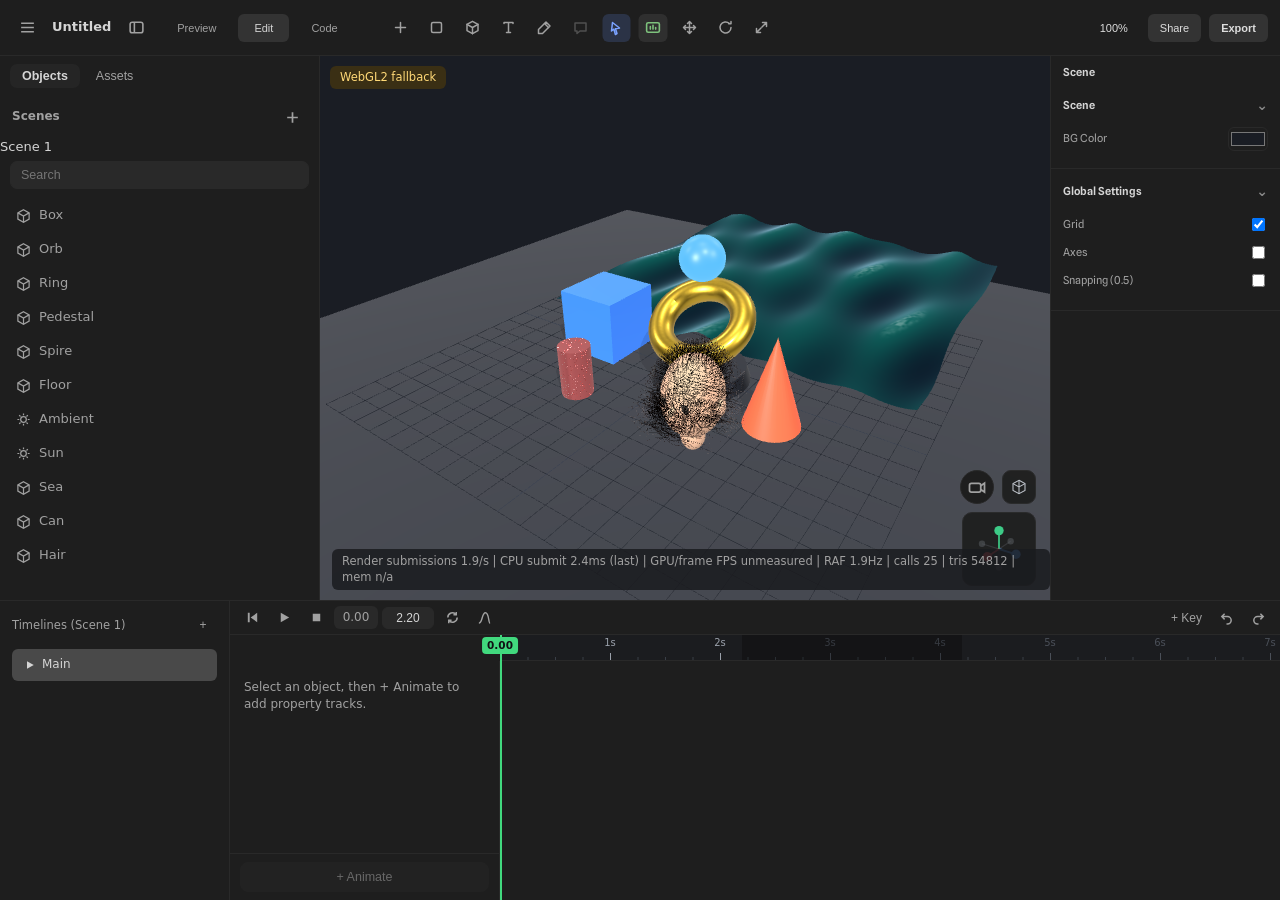
==== commit ad858d00: "Verified trial preview checkpoint624" ====
--- a/editor/index.html
+++ b/editor/index.html
@@ -17,6 +17,7 @@
 <header id="topbar">
   <button class="iconbtn" title="Menu"><svg viewBox="0 0 16 16" fill="none" stroke="currentColor" stroke-width="1.6"><path d="M2 4h12M2 8h12M2 12h12"/></svg></button>
   <span class="docname">Untitled</span>
+  <button class="iconbtn" id="sidebar-toggle" title="Hide Sidebar" aria-pressed="false"><svg viewBox="0 0 16 16" fill="none" stroke="currentColor" stroke-width="1.5"><rect x="2" y="3" width="12" height="10" rx="2"/><path d="M6 3v10"/></svg></button>
   <div class="seg" id="mode-seg">
     <button data-mode="preview">Preview</button><button data-mode="edit" class="on">Edit</button><button data-mode="code">Code</button>
   </div>
@@ -29,7 +30,7 @@
 </header>
 <div id="work">
   <aside id="left" class="panel">
-    <div class="tabs"><button class="on">Objects</button><button disabled title="بعدًا">Assets</button></div>
+    <div class="tabs"><button class="on">Objects</button><button disabled title="Not connected: asset library is not available">Assets</button></div>
     <div class="sec-head"><span>Scenes</span><button class="iconbtn" id="add-scene-btn" title="Add scene"><svg viewBox="0 0 16 16" fill="none" stroke="currentColor" stroke-width="1.6"><path d="M8 3v10M3 8h10"/></svg></button></div>
     <div id="sceneList"></div>
     <div class="search"><input id="outliner-search" placeholder="Search"></div>
--- a/editor/styles.css
+++ b/editor/styles.css
@@ -95,3 +95,12 @@
 #code-editor { flex: 1; background: #14171d; color: #d5dbe5; border: none; outline: none; resize: none; padding: 10px; font: 12px/1.5 ui-monospace, monospace; }
 #code-output { max-height: 90px; overflow: auto; margin: 0; padding: 8px 10px; border-top: 1px solid var(--border); font: 11px ui-monospace, monospace; white-space: pre-wrap; }
 #code-output.ok { color: #3ecf6e; } #code-output.err { color: #ff6b6b; }
+
+body.left-hidden #work { grid-template-columns: 0 1fr 230px; }
+body.left-hidden #left { display: none; }
+
+#topbar > .iconbtn + .topmenu { max-height: calc(100vh - 64px); overflow-y: auto; }
+/* Left header cluster (menu, name, sidebar toggle) spans the 320px left column so the toggle sits at its right end (source captures: center x~297). Only where integration71 pins the mode switch at x=336 (>=1600px); narrower windows keep the natural flow so nothing overlaps the title or the 11-icon center toolbar. */
+#topbar .docname { min-width: 0; overflow: hidden; text-overflow: ellipsis; white-space: nowrap; }
+@media (max-width: 1599px) { #topbar .docname { max-width: 90px; } #topbar .docname .rename { width: 100% !important; } }
+@media (min-width: 1600px) { #topbar .docname { flex: 0 0 220px; } }
--- a/editor/toolbar70/toolbar70.css
+++ b/editor/toolbar70/toolbar70.css
@@ -65,3 +65,13 @@
 .t70-feedback77 ul { padding-left: 20px; font-size: 13px; line-height: 1.5; }
 .t70-feedback77 button { margin: 4px 8px 0 0; padding: 7px 12px; background: #333; color: #eee; border: 1px solid #666; border-radius: 6px; cursor: pointer; }
 .t70-feedback77 button:focus-visible { outline: 2px solid #9177ff; outline-offset: 2px; }
+
+@media (min-width: 1280px) { #toolbar-center { left: calc(50% - 59px); } #toolbar-center .t70-sep { display: none; } }
+
+.t70-create-menu { max-height: 440px; overflow-y: auto; min-width: 198px; }
+
+.tbmenu.t70-menu.topmenu { right: auto; width: max-content; min-width: 220px; max-width: calc(100vw - 24px); }
+#export-btn + .tbmenu.topmenu, #zoom-btn + .tbmenu.topmenu { left: auto !important; right: 12px; }
+
+.t70-zoom-menu button:disabled { opacity: .4; cursor: default; }
+.t70-zoom-menu button:disabled:hover { background: transparent; }
--- a/editor/integration71/integration71.css
+++ b/editor/integration71/integration71.css
@@ -25,10 +25,19 @@
 #stage #hud { bottom: 10px; }
 #stage .roundbtns { bottom: 96px; }
 /* Keep all toolbar actions reachable without covering mode/export controls. */
-@media (max-width: 1150px) {
+@media (max-width: 1279px) {
   #topbar { height: 100px; align-items: flex-start; padding-top: 12px; }
   #toolbar-center { top: 58px; max-width: 100%; }
   #work { height: calc(100vh - 100px); }
   #topbar .docname { padding-top: 3px; }
   #hud { max-width: calc(100% - 24px); max-height: 34px; overflow: auto; }
 }
+#mode-seg { background: none; padding: 0; gap: 6px; }
+#mode-seg button { font-family: Arial, sans-serif; font-size: 11px; padding: 5px 16px; height: 28px; line-height: 18px; }
+#mode-seg button.on { background: #333; box-shadow: none; }
+@media (min-width: 1600px) { #mode-seg { position: absolute; left: 336px; } }
+
+/* Measured desktop action group ends at the viewport/inspector boundary. */
+@media (min-width: 1600px) { #topbar .right { margin-right: 234px; } }
+#topbar .right > .btn { border-radius: 6px; background: #333; color: #ddd; font-size: 11px; padding: 7px 12px; height: 28px; border: none; }
+#topbar .right > #zoom-btn { background: transparent; }
--- a/editor/timeline70/timeline70.css
+++ b/editor/timeline70/timeline70.css
@@ -72,3 +72,13 @@
 .tl70-prow { position: relative; display: grid; grid-template-columns: 1fr; grid-auto-rows: 30px; height: auto; gap: 0; }
 .tl70-prow .tl70-pname { position: absolute; left: 26px; top: 7px; }
 .tl70-prow .tl70-chip { margin-left: 64px; align-self: center; }
+/* Measured timeline-list header and selected-row geometry. */
+.tl70-tlhead { height: 48px; padding: 6px 12px; font-weight: 400; font-size: 11.5px; }
+.tl70-tlrow { height: 32px; margin: 0 12px; padding: 5px 12px; }
+.tl70-tlrow.active { background: #494949; }
+
+.tl70-animate-wrap.has-chip { display: flex; align-items: center; gap: 6px; padding: 4px; background: var(--bg-panel2, #25272c); border-radius: 10px; }
+.tl70-animate-wrap.has-chip .tl70-animate-btn { width: auto; flex: 0 0 auto; min-width: 100px; }
+.tl70-animate-chip { flex: 1 1 auto; min-width: 0; display: flex; align-items: center; gap: 6px; padding: 0 6px; color: var(--text-dim, #9aa0aa); font-size: 12px; }
+.tl70-animate-chip svg { width: 15px; height: 15px; flex: none; }
+.tl70-animate-chip span { overflow: hidden; text-overflow: ellipsis; white-space: nowrap; }
